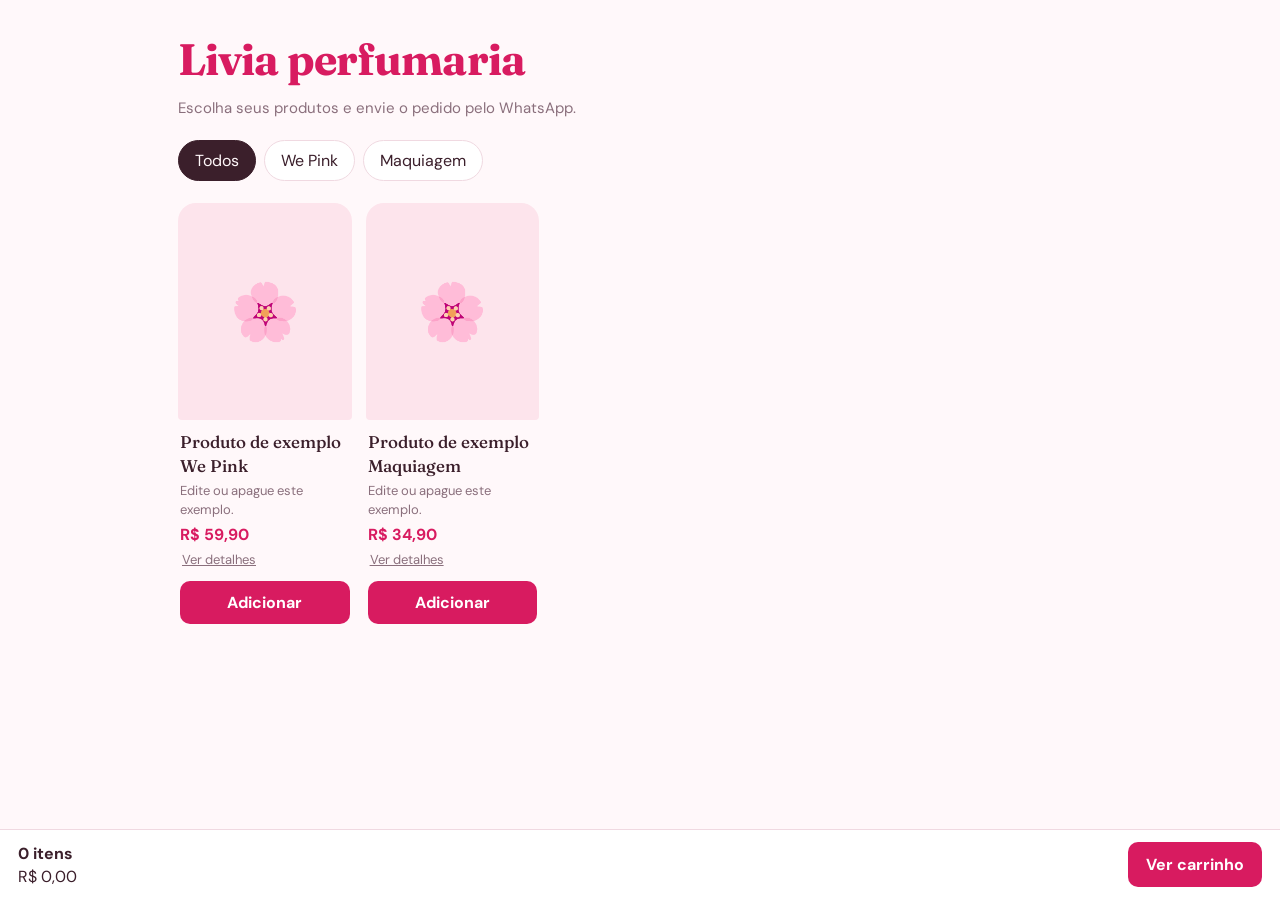
==== index.html @ df24cbc3 "Add files via upload" ====
<!DOCTYPE html>
<html lang="pt-BR">
<head>
<meta charset="utf-8">
<meta name="viewport" content="width=device-width, initial-scale=1, viewport-fit=cover">
<meta name="description" content="Catálogo da Livia perfumaria: We Pink e maquiagem. Escolha e peça pelo WhatsApp.">
<meta name="theme-color" content="#d81b60">
<title>Livia perfumaria</title>
<link rel="icon" href="data:image/svg+xml,<svg xmlns=%22http://www.w3.org/2000/svg%22 viewBox=%220 0 100 100%22><text y=%22.9em%22 font-size=%2290%22>🌸</text></svg>">
<link rel="stylesheet" href="style.css">
</head>
<body>
<header><h1 id="hLoja">Livia perfumaria</h1><p>Escolha seus produtos e envie o pedido pelo WhatsApp.</p></header>
<nav id="chips"></nav>
<main class="grid" id="grid"><p class="empty">Carregando…</p></main>
<div id="bar"><div><strong id="count">0 itens</strong><br><span id="total">R$ 0,00</span></div><button onclick="openCart()">Ver carrinho</button></div>
<div class="ov" id="detail" onclick="if(event.target===this)closeOv('detail')"><div class="sheet" id="detailBody"></div></div>
<div class="ov" id="panel" onclick="if(event.target===this)closeOv('panel')"><div class="sheet">
  <h2 style="margin-top:0">Seu pedido</h2><div id="items"></div>
  <input type="text" id="nome" placeholder="Seu nome">
  <div class="gift"><label class="g"><input type="checkbox" id="presente" onchange="renderCart()"> 🎁 É para presente?</label>
    <div id="giftBox" hidden><p id="giftInfo" class="muted" style="margin:6px 0 0"></p>
      <input type="text" id="paraQuem" placeholder="Nome de quem vai receber">
      <textarea id="cartao" rows="3" placeholder="Mensagem para o cartão (opcional)"></textarea>
      <label class="sm"><input type="checkbox" id="semPreco"> Não incluir valores na entrega</label></div></div>
  <textarea id="obs" rows="2" placeholder="Observações (opcional)" style="margin-top:12px"></textarea>
  <p style="text-align:right;margin-bottom:0"><strong>Total: <span id="total2"></span></strong></p>
  <button class="send" onclick="enviar()">Enviar pedido pelo WhatsApp</button>
  <button class="close" onclick="closeOv('panel')">Continuar comprando</button></div></div>
<script>
const $=id=>document.getElementById(id);
const esc=s=>String(s==null?'':s).replace(/[&<>"']/g,c=>({'&':'&amp;','<':'&lt;','>':'&gt;','"':'&quot;',"'":'&#39;'}[c]));
const brl=v=>Number(v||0).toLocaleString('pt-BR',{style:'currency',currency:'BRL'});
const pic=(p,i=0)=>p.imgs&&p.imgs[i]?`<img src="${esc(p.imgs[i])}" alt="${esc(p.nome)}" loading="lazy">`:'🌸';
let S={cats:[],prods:[],taxaPresente:0,whatsapp:''},cart={},filtro='';
fetch('produtos.json?'+Date.now()).then(r=>r.json()).then(j=>{S=j;renderShop()}).catch(()=>{$('grid').innerHTML='<p class="empty">Não foi possível carregar os produtos. Tente novamente em instantes.</p>'});
function renderShop(){
  $('hLoja').textContent=S.loja;document.title=S.loja;
  const cs=S.cats.filter(c=>S.prods.some(p=>p.cat==c.id));
  $('chips').innerHTML=cs.length?[['','Todos'],...cs.map(c=>[c.id,c.nome])].map(([id,n])=>`<button class="chip ${filtro==id?'on':''}" onclick="setF('${id}')">${esc(n)}</button>`).join(''):'';
  const l=S.prods.filter(p=>!filtro||p.cat==filtro);
  $('grid').innerHTML=l.map(p=>`<div class="card"><div class="img" onclick="openDetail('${p.id}')">${pic(p)}${p.esgotado?'<span class="tag">Esgotado</span>':''}</div>
   <div class="info"><div class="name" onclick="openDetail('${p.id}')">${esc(p.nome)}</div><div class="desc">${esc(p.desc)}</div><div class="price">${brl(p.preco)}</div>
   <button class="more" onclick="openDetail('${p.id}')">Ver detalhes</button>
   <button class="add" ${p.esgotado?'disabled':''} onclick="add('${p.id}')">${p.esgotado?'Esgotado':'Adicionar'}</button></div></div>`).join('')||'<p class="empty">Nenhum produto por aqui ainda.</p>';
  updBar();
}
function setF(id){filtro=id;renderShop()}
function closeOv(i){$(i).classList.remove('open')}
function openDetail(id,i=0){
  const p=S.prods.find(x=>x.id==id);if(!p)return;
  const th=(p.imgs||[]).length>1?`<div class="thumbs">${p.imgs.map((m,k)=>`<img src="${esc(m)}" class="${k==i?'on':''}" onclick="openDetail('${id}',${k})" alt="">`).join('')}</div>`:'';
  $('detailBody').innerHTML=`<div class="big">${pic(p,i)}</div>${th}<h2 style="margin:10px 0 2px">${esc(p.nome)}</h2>
   <div class="price" style="font-size:20px">${brl(p.preco)}</div>
   <p style="white-space:pre-line">${esc(p.detalhes||p.desc)}</p>
   <button class="send" ${p.esgotado?'disabled':''} onclick="add('${id}');closeOv('detail')">${p.esgotado?'Esgotado':'Adicionar ao carrinho'}</button>
   <button class="close" onclick="closeOv('detail')">Fechar</button>`;
  $('detail').classList.add('open');
}
function add(id){cart[id]=(cart[id]||0)+1;renderCart()}
function dec(id){cart[id]--;if(cart[id]<=0)delete cart[id];renderCart()}
function totals(){let q=0,t=0;for(const id in cart){const p=S.prods.find(x=>x.id==id);if(!p){delete cart[id];continue}q+=cart[id];t+=cart[id]*p.preco}
  const taxa=(q&&$('presente').checked)?(+S.taxaPresente||0):0;return{q,t:t+taxa,taxa}}
function updBar(){const T=totals();$('count').textContent=T.q+(T.q==1?' item':' itens');$('total').textContent=$('total2').textContent=brl(T.t)}
function renderCart(){
  $('giftBox').hidden=!$('presente').checked;
  $('giftInfo').textContent=(+S.taxaPresente>0)?'Embalagem de presente: +'+brl(S.taxaPresente):'Embalagem de presente grátis!';
  $('items').innerHTML=Object.keys(cart).map(id=>{const p=S.prods.find(x=>x.id==id);if(!p)return'';
   return `<div class="row"><div>${esc(p.nome)}<br><small>${brl(p.preco)}</small></div><div class="qty"><button onclick="dec('${id}')">−</button><span>${cart[id]}</span><button onclick="add('${id}')">+</button></div></div>`}).join('')||'<p class="muted">Carrinho vazio.</p>';
  updBar();
}
function openCart(){renderCart();$('panel').classList.add('open')}
function enviar(){
  const T=totals();if(!T.q){alert('Adicione ao menos um produto.');return}
  let m='Olá! Gostaria de fazer um pedido:\n\n';
  for(const id in cart){const p=S.prods.find(x=>x.id==id);m+=`• ${cart[id]}x ${p.nome} — ${brl(cart[id]*p.preco)}\n`}
  if($('presente').checked){m+='\n🎁 *Pedido para presente*';
    if(T.taxa>0)m+=`\nEmbalagem de presente: ${brl(T.taxa)}`;
    const pa=$('paraQuem').value.trim(),ca=$('cartao').value.trim();
    if(pa)m+=`\nPara: ${pa}`;if(ca)m+=`\nMensagem do cartão: ${ca}`;
    if($('semPreco').checked)m+='\nPor favor, não incluir valores na entrega.';m+='\n'}
  m+=`\n*Total: ${brl(T.t)}*`;
  const n=$('nome').value.trim(),o=$('obs').value.trim();if(n)m+=`\nNome: ${n}`;if(o)m+=`\nObs: ${o}`;
  let w=String(S.whatsapp).replace(/\D/g,'');if(w.length<=11)w='55'+w;
  window.open(`https://wa.me/${w}?text=${encodeURIComponent(m)}`,'_blank');
}
</script>
</body>
</html>
---- style.css ----
@import url('https://fonts.googleapis.com/css2?family=Fraunces:opsz,wght@9..144,500;9..144,700&family=DM+Sans:wght@400;500;700&display=swap');
:root{--bg:#fff8fa;--card:#fff;--ink:#3b1f2b;--muted:#8a6f7c;--accent:#d81b60;--rose:#fde4ec;--gift:#b45309;--line:#f0d9e1;--serif:'Fraunces',Georgia,serif;--sans:'DM Sans',system-ui,-apple-system,sans-serif}
@media (prefers-color-scheme:dark){:root{--bg:#1d1217;--card:#2a1b22;--ink:#fbeaf1;--muted:#b99aa8;--accent:#f06595;--rose:#3a2430;--gift:#f59e0b;--line:#44303a}}
*{box-sizing:border-box}[hidden]{display:none!important}
body{margin:0;font-family:var(--sans);background:var(--bg);color:var(--ink);line-height:1.45}
:focus-visible{outline:2px solid var(--accent);outline-offset:2px}
header{padding:28px 18px 10px;max-width:960px;margin:0 auto}
header h1{margin:0;font-family:var(--serif);font-weight:700;font-size:clamp(30px,7vw,44px);letter-spacing:-.02em;color:var(--accent)}
header p{margin:6px 0 0;color:var(--muted);font-size:15px}
#chips{display:flex;gap:8px;overflow-x:auto;padding:10px 18px;max-width:960px;margin:0 auto}
.chip{white-space:nowrap;background:var(--card);border:1px solid var(--line);padding:8px 16px;border-radius:99px;color:var(--ink)}
.chip.on{background:var(--ink);border-color:var(--ink);color:var(--bg)}
.grid{display:grid;grid-template-columns:repeat(auto-fill,minmax(165px,1fr));gap:18px 14px;padding:12px 18px;max-width:960px;margin:0 auto 100px}
.card{display:flex;flex-direction:column}
.img{position:relative;aspect-ratio:4/5;display:flex;align-items:center;justify-content:center;font-size:56px;background:var(--rose);cursor:pointer;overflow:hidden;border-radius:18px 18px 4px 4px}
.img img,.big img{width:100%;height:100%;object-fit:cover;display:block}
.tag{position:absolute;top:10px;left:10px;background:var(--ink);color:var(--bg);font-size:12px;padding:3px 10px;border-radius:99px}
.info{padding:10px 2px;display:flex;flex-direction:column;gap:3px;flex:1}
.name{font-family:var(--serif);font-weight:500;font-size:17px;cursor:pointer}
.desc{font-size:13px;color:var(--muted);flex:1}
.price{font-weight:700;color:var(--accent)}
.muted{color:var(--muted);font-size:13px}.empty{grid-column:1/-1;text-align:center;color:var(--muted);padding:40px 0}
button{font:inherit;cursor:pointer;border:0;border-radius:10px}button:disabled{opacity:.5;cursor:default}
.add{background:var(--accent);color:#fff;padding:10px;margin-top:6px;font-weight:700}
.more{background:none;color:var(--muted);font-size:13px;padding:2px;text-align:left;text-decoration:underline}
#bar{position:fixed;left:0;right:0;bottom:0;padding:12px 18px calc(12px + env(safe-area-inset-bottom,0px));background:var(--card);border-top:1px solid var(--line);display:flex;justify-content:space-between;align-items:center;z-index:5}
#bar button{background:var(--accent);color:#fff;padding:11px 18px;font-weight:700}
.ov{position:fixed;inset:0;background:rgba(30,10,20,.55);display:none;align-items:flex-end;justify-content:center;z-index:10}
.ov.open{display:flex}
.sheet{background:var(--card);width:100%;max-width:560px;max-height:92%;overflow:auto;border-radius:22px 22px 0 0;padding:18px}
.big{aspect-ratio:1/1;max-height:400px;width:100%;background:var(--rose);border-radius:16px;display:flex;align-items:center;justify-content:center;font-size:90px;overflow:hidden}
.thumbs,.ths{display:flex;gap:8px;margin:8px 0;flex-wrap:wrap}
.thumbs img{width:56px;height:56px;object-fit:cover;border-radius:8px;border:2px solid transparent;cursor:pointer}.thumbs img.on{border-color:var(--accent)}
h2,h3{font-family:var(--serif);font-weight:500}
.row{display:flex;justify-content:space-between;align-items:center;gap:8px;padding:10px 0;border-bottom:1px solid var(--line)}
.row img{width:44px;height:44px;border-radius:8px;object-fit:cover;background:var(--rose)}
.qty button{width:30px;height:30px;background:var(--rose);color:var(--ink)}.qty span{display:inline-block;min-width:26px;text-align:center}
input[type=text],input[type=password],textarea,select{width:100%;font:inherit;padding:11px;border:1px solid var(--line);border-radius:10px;background:var(--bg);color:var(--ink);margin-top:6px}
label{display:block;margin-top:12px;font-size:13px;color:var(--muted)}
.gift{margin-top:14px;padding:12px;border:1px dashed var(--gift);border-radius:14px}
.gift>label.g{font-weight:700;color:var(--gift);display:flex;gap:8px;align-items:center;margin:0;font-size:15px}
label.sm{display:flex;gap:8px;align-items:center;font-size:14px;color:var(--ink)}
.send{background:var(--accent);color:#fff;width:100%;padding:13px;margin-top:12px;font-weight:700}
.close{background:none;color:var(--muted);width:100%;padding:8px;margin-top:4px}
/* admin */
.wrap{max-width:640px;margin:0 auto;padding:18px 18px 40px}
.top{display:flex;justify-content:space-between;align-items:center;gap:8px;margin-bottom:10px}
.top h1{font-family:var(--serif);font-size:24px;margin:0;color:var(--accent)}
.tabs{display:flex;gap:6px;margin:10px 0}.tabs button{flex:1;padding:10px;background:var(--rose);color:var(--ink)}.tabs button.on{background:var(--ink);color:var(--bg)}
.mini{padding:7px 11px;background:var(--rose);color:var(--ink);font-size:13px}.mini.red{color:#dc2626}
.th{position:relative;width:78px;height:78px}.th img{width:100%;height:100%;object-fit:cover;border-radius:8px}
.th button{position:absolute;top:2px;right:2px;width:22px;height:22px;background:#000b;color:#fff;font-size:12px;padding:0}
.th .st{top:auto;bottom:2px;left:2px;right:auto;width:auto;padding:0 6px;font-size:10px;height:18px;line-height:18px;border-radius:6px;background:#000b;color:#fff}
.pub{position:sticky;bottom:0;background:var(--bg);padding:10px 0 calc(6px + env(safe-area-inset-bottom,0px))}
.err{color:#dc2626;font-size:14px}
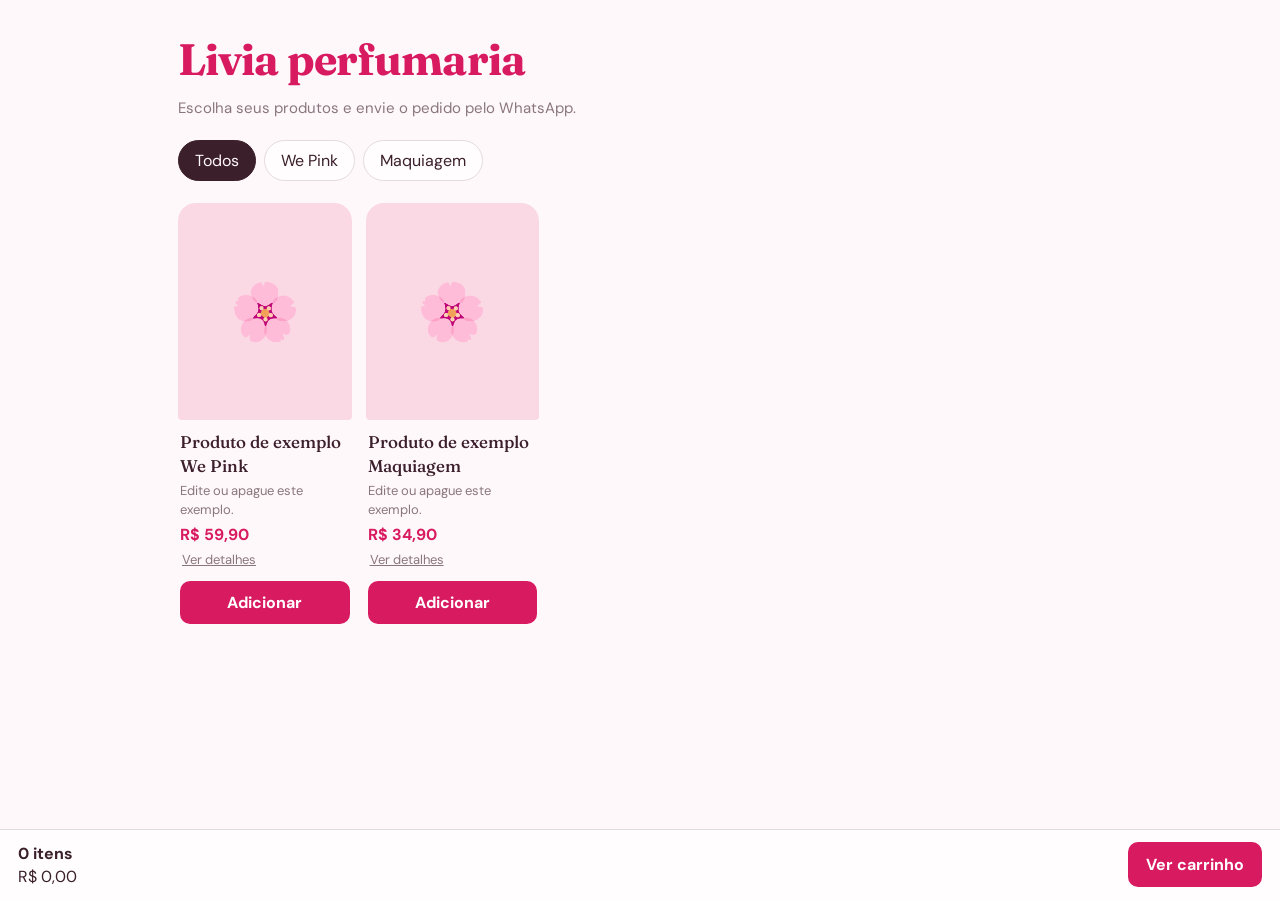
==== commit e41eb03d: "Add files via upload" ====
--- a/index.html
+++ b/index.html
@@ -8,9 +8,10 @@
 <title>Livia perfumaria</title>
 <link rel="icon" href="data:image/svg+xml,<svg xmlns=%22http://www.w3.org/2000/svg%22 viewBox=%220 0 100 100%22><text y=%22.9em%22 font-size=%2290%22>🌸</text></svg>">
 <link rel="stylesheet" href="style.css">
+<script src="tema.js"></script>
 </head>
 <body>
-<header><h1 id="hLoja">Livia perfumaria</h1><p>Escolha seus produtos e envie o pedido pelo WhatsApp.</p></header>
+<header><h1 id="hLoja">Livia perfumaria</h1><p id="slogan">Escolha seus produtos e envie o pedido pelo WhatsApp.</p></header>
 <nav id="chips"></nav>
 <main class="grid" id="grid"><p class="empty">Carregando…</p></main>
 <div id="bar"><div><strong id="count">0 itens</strong><br><span id="total">R$ 0,00</span></div><button onclick="openCart()">Ver carrinho</button></div>
@@ -35,7 +36,9 @@
 let S={cats:[],prods:[],taxaPresente:0,whatsapp:''},cart={},filtro='';
 fetch('produtos.json?'+Date.now()).then(r=>r.json()).then(j=>{S=j;renderShop()}).catch(()=>{$('grid').innerHTML='<p class="empty">Não foi possível carregar os produtos. Tente novamente em instantes.</p>'});
 function renderShop(){
-  $('hLoja').textContent=S.loja;document.title=S.loja;
+  const T=S.tema||{};applyTema(T);
+  $('hLoja').innerHTML=T.logo?`<img class="logo" src="${esc(T.logo)}" alt="${esc(S.loja)}">`:esc(S.loja);document.title=S.loja;
+  $('slogan').textContent=T.slogan!=null?T.slogan:'Escolha seus produtos e envie o pedido pelo WhatsApp.';
   const cs=S.cats.filter(c=>S.prods.some(p=>p.cat==c.id));
   $('chips').innerHTML=cs.length?[['','Todos'],...cs.map(c=>[c.id,c.nome])].map(([id,n])=>`<button class="chip ${filtro==id?'on':''}" onclick="setF('${id}')">${esc(n)}</button>`).join(''):'';
   const l=S.prods.filter(p=>!filtro||p.cat==filtro);
--- a/style.css
+++ b/style.css
@@ -21,10 +21,10 @@
 .price{font-weight:700;color:var(--accent)}
 .muted{color:var(--muted);font-size:13px}.empty{grid-column:1/-1;text-align:center;color:var(--muted);padding:40px 0}
 button{font:inherit;cursor:pointer;border:0;border-radius:10px}button:disabled{opacity:.5;cursor:default}
-.add{background:var(--accent);color:#fff;padding:10px;margin-top:6px;font-weight:700}
+.add{background:var(--accent);color:var(--onacc,#fff);padding:10px;margin-top:6px;font-weight:700}
 .more{background:none;color:var(--muted);font-size:13px;padding:2px;text-align:left;text-decoration:underline}
 #bar{position:fixed;left:0;right:0;bottom:0;padding:12px 18px calc(12px + env(safe-area-inset-bottom,0px));background:var(--card);border-top:1px solid var(--line);display:flex;justify-content:space-between;align-items:center;z-index:5}
-#bar button{background:var(--accent);color:#fff;padding:11px 18px;font-weight:700}
+#bar button{background:var(--accent);color:var(--onacc,#fff);padding:11px 18px;font-weight:700}
 .ov{position:fixed;inset:0;background:rgba(30,10,20,.55);display:none;align-items:flex-end;justify-content:center;z-index:10}
 .ov.open{display:flex}
 .sheet{background:var(--card);width:100%;max-width:560px;max-height:92%;overflow:auto;border-radius:22px 22px 0 0;padding:18px}
@@ -40,7 +40,7 @@
 .gift{margin-top:14px;padding:12px;border:1px dashed var(--gift);border-radius:14px}
 .gift>label.g{font-weight:700;color:var(--gift);display:flex;gap:8px;align-items:center;margin:0;font-size:15px}
 label.sm{display:flex;gap:8px;align-items:center;font-size:14px;color:var(--ink)}
-.send{background:var(--accent);color:#fff;width:100%;padding:13px;margin-top:12px;font-weight:700}
+.send{background:var(--accent);color:var(--onacc,#fff);width:100%;padding:13px;margin-top:12px;font-weight:700}
 .close{background:none;color:var(--muted);width:100%;padding:8px;margin-top:4px}
 /* admin */
 .wrap{max-width:640px;margin:0 auto;padding:18px 18px 40px}
@@ -53,3 +53,7 @@
 .th .st{top:auto;bottom:2px;left:2px;right:auto;width:auto;padding:0 6px;font-size:10px;height:18px;line-height:18px;border-radius:6px;background:#000b;color:#fff}
 .pub{position:sticky;bottom:0;background:var(--bg);padding:10px 0 calc(6px + env(safe-area-inset-bottom,0px))}
 .err{color:#dc2626;font-size:14px}
+.logo{display:block;max-height:64px;max-width:75%;object-fit:contain}
+input[type=color]{width:100%;height:46px;border:1px solid var(--line);border-radius:10px;background:var(--bg);margin-top:6px;padding:3px;cursor:pointer}
+.cores{display:grid;grid-template-columns:repeat(3,1fr);gap:8px}
+.pal{display:flex;gap:6px;flex-wrap:wrap;margin-top:6px}
